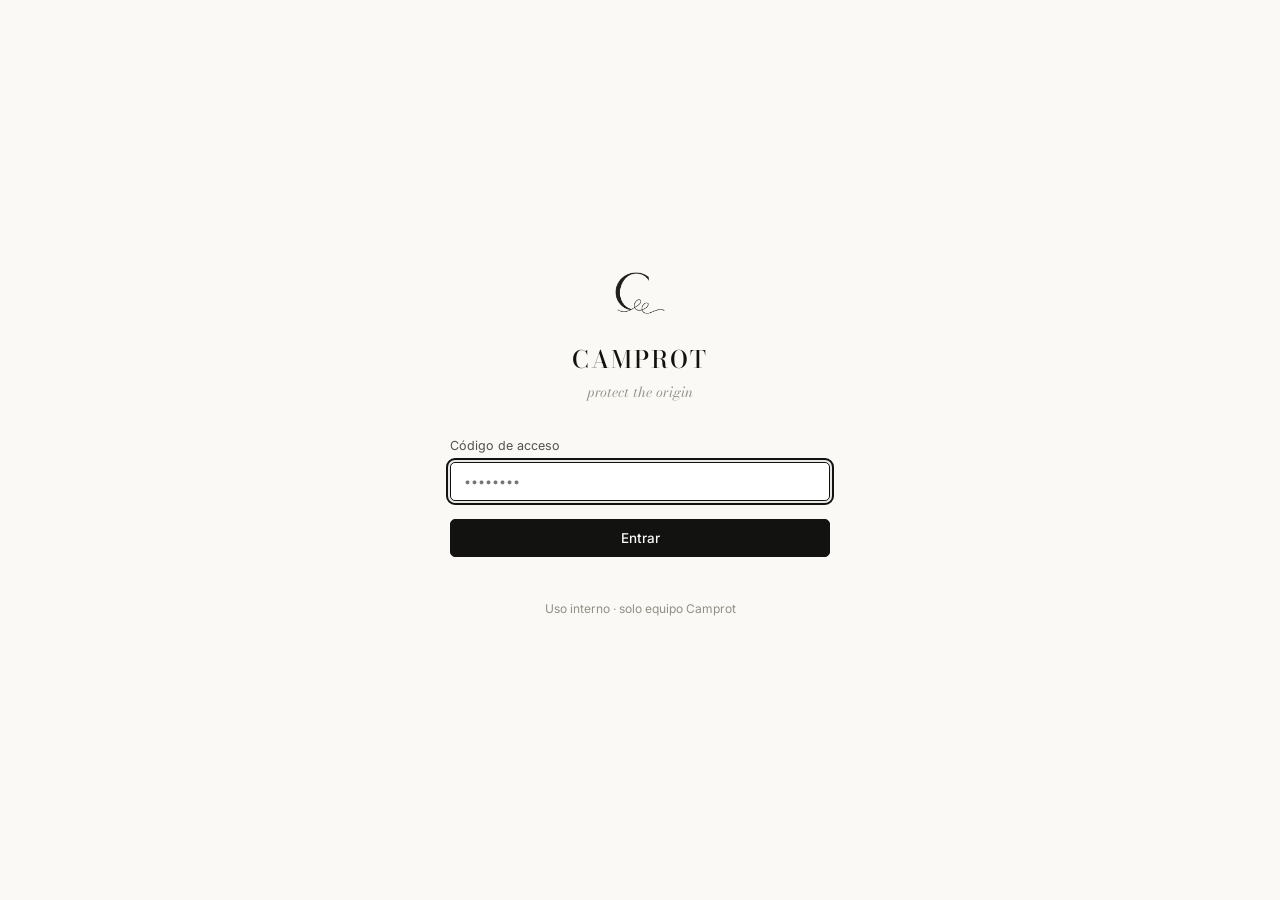
==== Interno/index.html @ c40f845d "Comparación de precios" ====
<!DOCTYPE html>
<html lang="es">
<head>
<meta charset="UTF-8">
<meta name="viewport" content="width=device-width, initial-scale=1.0">
<title>Camprot — Acceso</title>
<link rel="icon" href="assets/logo-mark.png">
<link rel="stylesheet" href="assets/style.css">
<script src="assets/config.js"></script>
</head>
<body>
  <div class="login-shell">
    <div class="login-card" id="loginCard">
      <img src="assets/logo-mark.png" alt="Camprot">
      <h1>CAMPROT</h1>
      <p class="tag">protect the origin</p>

      <form id="accessForm">
        <label>Código de acceso
          <input type="password" id="accessCode" autocomplete="off" required placeholder="••••••••" autofocus>
        </label>
        <button class="btn" type="submit" id="accessBtn">Entrar</button>
      </form>
      <p class="login-msg" id="loginMsg"></p>
      <p class="login-hint">Uso interno · solo equipo Camprot</p>
    </div>
  </div>

  <script type="module">
    import { initTheme, grantAccess, hasAccess } from "./assets/app.js";

    initTheme();

    const form = document.getElementById("accessForm");
    const msg = document.getElementById("loginMsg");
    const btn = document.getElementById("accessBtn");
    const card = document.getElementById("loginCard");

    // If already unlocked on this device, skip straight to the app.
    if (hasAccess()) window.location.href = "comparar.html";

    form.addEventListener("submit", (e) => {
      e.preventDefault();
      msg.textContent = "";
      const code = document.getElementById("accessCode").value.trim();

      if (grantAccess(code)) {
        window.location.href = "comparar.html";
      } else {
        msg.textContent = "Código incorrecto.";
        document.getElementById("accessCode").value = "";
        document.getElementById("accessCode").focus();

        // Quiet shake instead of a jarring flash.
        card.classList.remove("shake");
        void card.offsetWidth;
        card.classList.add("shake");
      }
    });
  </script>
</body>
</html>
---- Interno/assets/style.css ----
/* ============================================================
   CAMPROT — internal tools
   Type: Bodoni Moda (brand / headings) + Inter (interface)
   Palette: warm paper, near-black ink, hairline dividers,
   three muted functional colors for stock states only.
   Motion: subtle, single easing curve, no bounce — restrained
   and quiet rather than decorative.
   ============================================================ */

@import url("https://fonts.googleapis.com/css2?family=Bodoni+Moda:ital,opsz,wght@0,6..96,400;0,6..96,500;0,6..96,600;1,6..96,400&family=Inter:wght@400;500;600&display=swap");

:root{
  --paper:      #faf9f6;
  --paper-raised:#ffffff;
  --ink:        #121210;
  --ink-soft:   #52514a;
  --muted:      #928f84;
  --line:       #e6e2d8;
  --line-strong:#d7d2c4;
  --focus:      #121210;

  --ok-bg:      #eaf0e7;
  --ok-ink:     #3f6b46;
  --warn-bg:    #f6ecd9;
  --warn-ink:   #97701f;
  --danger-bg:  #f5e7e2;
  --danger-ink: #a34428;

  --radius-s: 5px;
  --radius-m: 8px;
  --shadow-menu: 0 10px 30px rgba(18,18,16,0.12);
  --shadow-soft: 0 6px 18px rgba(18,18,16,0.08);

  /* ---- Motion ----
     One easing curve everywhere (expo-out — quick start, gentle
     settle, no overshoot), three durations. Keeps every animation
     in the app feeling like the same hand drew it. */
  --ease: cubic-bezier(0.16, 1, 0.3, 1);
  --dur-fast: 140ms;
  --dur: 220ms;
  --dur-slow: 420ms;

  color-scheme: light;
}

html[data-theme="dark"]{
  --paper:      #0c0c0b;
  --paper-raised:#161614;
  --ink:        #f1efe8;
  --ink-soft:   #c7c3b7;
  --muted:      #837f73;
  --line:       #2a2a26;
  --line-strong:#38372f;
  --focus:      #f1efe8;

  --ok-bg:      #1c2a1f;
  --ok-ink:     #8fc79a;
  --warn-bg:    #2c2413;
  --warn-ink:   #dcaa53;
  --danger-bg:  #2c1a14;
  --danger-ink: #e0917a;

  color-scheme: dark;
}

/* Respect reduced-motion — everything above is decoration, none
   of it should be forced on people who've asked for less. */
@media (prefers-reduced-motion: reduce){
  *, *::before, *::after{
    animation-duration: 0.001ms !important;
    animation-iteration-count: 1 !important;
    transition-duration: 0.001ms !important;
    scroll-behavior: auto !important;
  }
}

*{ box-sizing: border-box; }
html,body{ height:100%; }
body{
  margin:0;
  background: var(--paper);
  color: var(--ink);
  font-family: "Inter", -apple-system, BlinkMacSystemFont, "Segoe UI", sans-serif;
  font-size: 14.5px;
  line-height: 1.5;
  -webkit-font-smoothing: antialiased;
  transition: background var(--dur-slow) var(--ease), color var(--dur-slow) var(--ease);
}

a{ color: inherit; text-decoration: none; }

::selection{ background: var(--ink); color: var(--paper); }

::-webkit-scrollbar{ width:10px; height:10px; }
::-webkit-scrollbar-thumb{ background: var(--line-strong); border-radius: 8px; }
::-webkit-scrollbar-track{ background: transparent; }

button, input, select, textarea{ font-family: inherit; font-size: inherit; color: inherit; }

:focus-visible{
  outline: 2px solid var(--focus);
  outline-offset: 2px;
  transition: outline-offset var(--dur-fast) var(--ease);
}

/* ---------------- Entrance keyframes ---------------- */

@keyframes pageIn{
  from{ opacity:0; transform: translateY(6px); }
  to{ opacity:1; transform: none; }
}
@keyframes cardIn{
  from{ opacity:0; transform: translateY(8px) scale(.99); }
  to{ opacity:1; transform: none; }
}
@keyframes rowIn{
  from{ opacity:0; transform: translateY(4px); }
  to{ opacity:1; transform: none; }
}

/* Applied once per page load — a quiet settle-in, not a slide show. */
main.page{ animation: pageIn var(--dur-slow) var(--ease) both; }

/* Applied via JS (see app.js `reveal()`) whenever a hidden panel
   is shown, so cards restart the animation each time they appear. */
.anim-in{ animation: cardIn var(--dur) var(--ease) both; }

/* Table rows fade up in a light stagger, driven by an inline
   animation-delay set from JS per row index. */
tbody tr.row-in{ animation: rowIn var(--dur) var(--ease) both; }

/* ---------------- Layout shell ---------------- */

.shell{ min-height: 100%; display:flex; flex-direction:column; }

.topnav{
  position: sticky; top:0; z-index: 40;
  display:flex; align-items:center; gap: 40px;
  padding: 14px 32px;
  background: color-mix(in srgb, var(--paper) 88%, transparent);
  backdrop-filter: saturate(160%) blur(10px);
  border-bottom: 1px solid var(--line);
  transition: background var(--dur-slow) var(--ease), border-color var(--dur-slow) var(--ease);
}

.brand{
  display:flex; align-items:center; gap:10px;
  margin-right: 8px;
}
.brand img{ height: 20px; width:auto; display:block; transition: filter var(--dur-slow) var(--ease); }
html[data-theme="dark"] .brand img{ filter: invert(1); }
.brand span{
  font-family: "Bodoni Moda", serif;
  font-weight: 500;
  letter-spacing: 0.18em;
  font-size: 15px;
}

.nav-links{ display:flex; align-items:center; gap: 4px; }
.nav-links a{
  padding: 7px 14px;
  border-radius: 999px;
  font-size: 13.5px;
  color: var(--ink-soft);
  transition: background var(--dur-fast) var(--ease), color var(--dur-fast) var(--ease);
  white-space: nowrap;
}
.nav-links a:hover{ color: var(--ink); }
.nav-links a.active{ background: var(--ink); color: var(--paper); }

.nav-spacer{ flex: 1; }

.nav-right{ display:flex; align-items:center; gap: 6px; }
.nav-email{
  font-size: 12.5px; color: var(--muted); margin-right: 8px;
  max-width: 220px; overflow:hidden; text-overflow: ellipsis; white-space:nowrap;
}

.icon-btn{
  display:flex; align-items:center; justify-content:center;
  width: 34px; height: 34px;
  border-radius: 50%;
  border: 1px solid var(--line);
  background: transparent;
  cursor: pointer;
  transition: border-color var(--dur-fast) var(--ease),
              background var(--dur-fast) var(--ease),
              transform var(--dur-fast) var(--ease);
}
.icon-btn:hover{ border-color: var(--line-strong); background: color-mix(in srgb, var(--ink) 5%, transparent); transform: scale(1.06); }
.icon-btn:active{ transform: scale(0.92); }
.icon-btn svg{ width:16px; height:16px; stroke: var(--ink-soft); transition: stroke var(--dur-fast) var(--ease), transform var(--dur) var(--ease); opacity: 1; transition-property: stroke, transform, opacity; }
#themeToggle:hover svg{ transform: rotate(14deg); }
#themeToggle{ overflow:hidden; }

.hamburger{ display:none; }

/* ---------------- Page shell ---------------- */

main.page{
  flex:1;
  width:100%;
  max-width: 1120px;
  margin: 0 auto;
  padding: 44px 32px 80px;
}

.page-head{
  display:flex; align-items:flex-end; justify-content:space-between;
  gap: 24px; margin-bottom: 28px; flex-wrap: wrap;
}
.page-head h1{
  font-family: "Bodoni Moda", serif;
  font-weight: 500;
  font-size: 30px;
  margin: 0 0 6px;
  letter-spacing: 0.01em;
}
.page-head p{
  margin:0; color: var(--muted); font-size: 14px; max-width: 46ch;
}

.btn{
  display:inline-flex; align-items:center; gap:8px;
  padding: 10px 18px;
  border-radius: var(--radius-s);
  border: 1px solid var(--ink);
  background: var(--ink);
  color: var(--paper);
  font-size: 13.5px; font-weight: 500;
  cursor:pointer;
  transition: opacity var(--dur-fast) var(--ease),
              transform var(--dur-fast) var(--ease),
              box-shadow var(--dur-fast) var(--ease),
              background var(--dur-fast) var(--ease);
}
.btn:hover{ opacity: .86; transform: translateY(-1px); box-shadow: var(--shadow-soft); }
.btn:active{ transform: translateY(0) scale(.98); box-shadow:none; opacity: 1; transition-duration: 70ms; }
.btn.secondary{
  background: transparent; color: var(--ink);
  border-color: var(--line-strong);
  box-shadow: none;
}
.btn.secondary:hover{ background: color-mix(in srgb, var(--ink) 5%, transparent); opacity:1; box-shadow:none; }
.btn.danger{ background: var(--danger-ink); border-color: var(--danger-ink); }
.btn[disabled]{ opacity:.45; cursor: not-allowed; transform:none; box-shadow:none; }

/* ---------------- Filters row ---------------- */

.filters{
  display:flex; gap: 12px; margin-bottom: 22px; flex-wrap: wrap;
}
.field{
  position: relative;
}
.field input[type="text"],
.field input[type="search"],
.field select,
.field input[type="number"],
.field input[type="email"],
.field input[type="password"]{
  appearance: none;
  border: 1px solid var(--line-strong);
  background: var(--paper-raised);
  color: var(--ink);
  border-radius: var(--radius-s);
  padding: 10px 14px;
  min-width: 220px;
  transition: border-color var(--dur-fast) var(--ease), box-shadow var(--dur-fast) var(--ease);
}
.field select{ min-width: 180px; }
.field input:focus, .field select:focus{
  border-color: var(--ink);
  box-shadow: 0 0 0 3px color-mix(in srgb, var(--ink) 8%, transparent);
}

/* ---------------- Table ---------------- */

.table-wrap{
  border: 1px solid var(--line);
  border-radius: var(--radius-m);
  overflow: hidden;
  background: var(--paper-raised);
  transition: border-color var(--dur-slow) var(--ease);
}
table{ width:100%; border-collapse: collapse; }
thead th{
  text-align:left;
  font-size: 11px;
  letter-spacing: 0.08em;
  color: var(--muted);
  font-weight: 600;
  padding: 13px 20px;
  border-bottom: 1px solid var(--line);
  background: color-mix(in srgb, var(--ink) 3%, var(--paper-raised));
}
tbody td{
  padding: 15px 20px;
  border-bottom: 1px solid var(--line);
  vertical-align: middle;
}
tbody tr:last-child td{ border-bottom: none; }
tbody tr{ transition: background var(--dur-fast) var(--ease); }
tbody tr:hover{ background: color-mix(in srgb, var(--ink) 3%, transparent); }

.prod-cell{ display:flex; align-items:center; gap:12px; }
.mono{
  width: 34px; height: 34px; flex: none;
  border-radius: var(--radius-s);
  border: 1px solid var(--line-strong);
  display:flex; align-items:center; justify-content:center;
  font-family: "Bodoni Moda", serif; font-size: 14px;
  color: var(--ink-soft);
}
.prod-name{ font-weight: 500; }
.prod-sku{ display:block; font-size: 12px; color: var(--muted); margin-top: 1px; }

.badge{
  display:inline-flex; align-items:center;
  padding: 4px 10px;
  border-radius: 999px;
  font-size: 12px; font-weight: 500;
  transition: background var(--dur-fast) var(--ease), color var(--dur-fast) var(--ease);
}
.badge.ok{ background: var(--ok-bg); color: var(--ok-ink); }
.badge.warn{ background: var(--warn-bg); color: var(--warn-ink); }
.badge.danger{ background: var(--danger-bg); color: var(--danger-ink); }

.price-cell b{ font-weight: 600; }
.price-cell span{ color: var(--muted); font-size: 12.5px; }

.row-action{ color: var(--muted); font-size: 13px; transition: color var(--dur-fast) var(--ease); }
.row-action:hover{ color: var(--ink); }

.empty-row td{
  padding: 60px 20px;
  text-align:center;
  color: var(--muted);
}
.empty-row .mark{
  width: 34px; opacity: .3; margin: 0 auto 14px;
  display:block;
}

/* ---------------- Cards (comparar) ---------------- */

.card{
  border: 1px solid var(--line);
  border-radius: var(--radius-m);
  background: var(--paper-raised);
  padding: 22px;
  transition: border-color var(--dur-slow) var(--ease);
}

.compare-list{ display:flex; flex-direction:column; gap:10px; margin-top: 18px; }
.compare-row{
  display:flex; align-items:center; justify-content:space-between;
  border: 1px solid var(--line);
  border-radius: var(--radius-m);
  padding: 15px 18px;
  background: var(--paper-raised);
  transition: border-color var(--dur) var(--ease), transform var(--dur) var(--ease), box-shadow var(--dur) var(--ease);
}
.compare-row:hover{ transform: translateY(-1px); box-shadow: var(--shadow-soft); }
.compare-row.best{ border-color: var(--ok-ink); }
.compare-row .supplier{ display:flex; flex-direction:column; gap:2px; }
.compare-row .supplier b{ font-weight: 500; }
.compare-row .supplier small{ color: var(--muted); }
.compare-row .price{ font-size: 17px; font-weight: 600; display:flex; align-items:center; gap:10px; }
.compare-row .tag{
  font-size: 11px; letter-spacing: .04em; font-weight:600;
  color: var(--ok-ink); background: var(--ok-bg);
  padding: 3px 9px; border-radius: 999px;
}

/* ---------------- Forms / modal ---------------- */

.modal-backdrop{
  position: fixed; inset:0; background: rgba(10,10,8,0.42);
  display:flex; align-items:center; justify-content:center;
  padding: 24px; z-index: 100;
  opacity:0; pointer-events:none;
  transition: opacity var(--dur) var(--ease), backdrop-filter var(--dur) var(--ease);
}
.modal-backdrop.open{ opacity:1; pointer-events:auto; }

.modal{
  width: 100%; max-width: 480px;
  background: var(--paper-raised);
  border: 1px solid var(--line);
  border-radius: var(--radius-m);
  padding: 26px;
  box-shadow: var(--shadow-menu);
  transform: translateY(6px) scale(.98);
  transition: transform var(--dur) var(--ease);
}
.modal-backdrop.open .modal{ transform: translateY(0) scale(1); }

.modal h2{
  font-family: "Bodoni Moda", serif; font-weight:500; font-size:20px; margin: 0 0 18px;
}

.form-grid{ display:flex; flex-direction:column; gap: 14px; }
.form-grid label{
  display:flex; flex-direction: column; gap: 6px;
  font-size: 12.5px; color: var(--ink-soft);
}
.form-grid label input, .form-grid label select{
  border: 1px solid var(--line-strong);
  border-radius: var(--radius-s);
  padding: 10px 12px;
  background: var(--paper);
  color: var(--ink);
  transition: border-color var(--dur-fast) var(--ease), box-shadow var(--dur-fast) var(--ease);
}
.form-grid label input:focus, .form-grid label select:focus{
  border-color: var(--ink);
  box-shadow: 0 0 0 3px color-mix(in srgb, var(--ink) 8%, transparent);
}
.form-row{ display:flex; gap: 12px; }
.form-row > label{ flex:1; }
.modal-actions{ display:flex; justify-content:flex-end; gap:10px; margin-top: 22px; }

/* ---------------- Material groups (comparar) ---------------- */

.material-group h2{
  font-family: "Bodoni Moda", serif;
  font-weight: 500;
  font-size: 16.5px;
  margin: 0 0 14px;
  letter-spacing: 0.01em;
  display:flex; align-items:baseline; gap:10px;
}
.material-group h2 .count{
  font-family: "Inter", sans-serif;
  font-size: 12px; font-weight: 500;
  color: var(--muted); letter-spacing: 0;
}
.compare-row .price .unit{
  font-size: 12px; font-weight: 400; color: var(--muted); margin-left: 1px;
}
button.row-action{
  background:none; border:none; padding:2px 4px; margin-left: 4px;
  font-size: 13px; cursor:pointer; line-height:1;
}

/* ---------------- Toast ---------------- */

.toast{
  position: fixed; bottom: 24px; left: 50%; transform: translateX(-50%) translateY(8px) scale(.98);
  background: var(--ink); color: var(--paper);
  padding: 12px 20px; border-radius: var(--radius-s);
  font-size: 13.5px;
  opacity:0; pointer-events:none;
  transition: opacity var(--dur) var(--ease), transform var(--dur) var(--ease), background var(--dur-fast) var(--ease);
  z-index: 200;
  box-shadow: var(--shadow-menu);
}
.toast.show{ opacity:1; transform: translateX(-50%) translateY(0) scale(1); }
.toast.error{ background: var(--danger-ink); }

/* ---------------- Login page ---------------- */

.login-shell{
  min-height:100%; display:flex; align-items:center; justify-content:center;
  padding: 24px;
}
.login-card{ width:100%; max-width: 380px; text-align:center; animation: cardIn var(--dur-slow) var(--ease) both; }
.login-card img{ height: 44px; margin-bottom: 22px; transition: filter var(--dur-slow) var(--ease); }
html[data-theme="dark"] .login-card img{ filter: invert(1); }
.login-card h1{
  font-family:"Bodoni Moda", serif; font-weight:500; font-size:24px; letter-spacing:.08em; margin: 0 0 4px;
}
.login-card .tag{ font-family:"Bodoni Moda", serif; font-style:italic; color: var(--muted); font-size:14px; margin: 0 0 34px; }
.login-card form{ display:flex; flex-direction:column; gap:12px; text-align:left; }
.login-card label{ font-size:12.5px; color: var(--ink-soft); display:flex; flex-direction:column; gap:6px; }
.login-card input{
  border:1px solid var(--line-strong); border-radius: var(--radius-s);
  padding: 11px 13px; background: var(--paper-raised); color: var(--ink);
  transition: border-color var(--dur-fast) var(--ease), box-shadow var(--dur-fast) var(--ease);
}
.login-card input:focus{ border-color: var(--ink); box-shadow: 0 0 0 3px color-mix(in srgb, var(--ink) 8%, transparent); }
.login-card .btn{ justify-content:center; margin-top: 6px; }
.login-msg{ font-size: 12.5px; margin-top: 14px; min-height: 16px; color: var(--danger-ink); transition: opacity var(--dur-fast) var(--ease); }
.login-hint{ font-size: 12px; color: var(--muted); margin-top: 4px; }

/* Gentle shake on a wrong access code — reinforces the error
   without a jarring color flash. */
@keyframes shakeX{
  10%, 90% { transform: translateX(-1px); }
  20%, 80% { transform: translateX(2px); }
  30%, 50%, 70% { transform: translateX(-4px); }
  40%, 60% { transform: translateX(4px); }
}
.login-card.shake{ animation: shakeX 420ms var(--ease); }

/* ---------------- Utility ---------------- */

.hidden{ display:none !important; }
.loading-row{ text-align:center; color:var(--muted); padding: 50px 0; }
.mt-0{ margin-top:0; }

@media (max-width: 760px){
  .topnav{ padding: 12px 18px; gap: 16px; }
  .nav-links{
    position: fixed; top: 58px; left:0; right:0;
    flex-direction: column; align-items:stretch;
    background: var(--paper); border-bottom: 1px solid var(--line);
    padding: 8px 18px 16px;
    display:none;
  }
  .nav-links.open{ display:flex; animation: cardIn var(--dur) var(--ease) both; }
  .nav-links a{ padding: 12px 10px; border-radius: var(--radius-s); }
  .nav-links a.active{ border-radius: var(--radius-s); }
  .hamburger{ display:flex; }
  main.page{ padding: 30px 18px 60px; }
  .page-head{ align-items:flex-start; }
  .field input, .field select{ min-width: 0; width: 100%; }
  .filters{ flex-direction:column; }
  thead{ display:none; }
  table, tbody, tr, td{ display:block; width:100%; }
  tbody tr{ border-bottom: 1px solid var(--line); padding: 14px 20px; }
  tbody td{ border:none; padding: 4px 0; }
  .compare-row{ flex-direction:column; align-items:flex-start; gap:10px; }
  .compare-row:hover{ transform:none; }
}
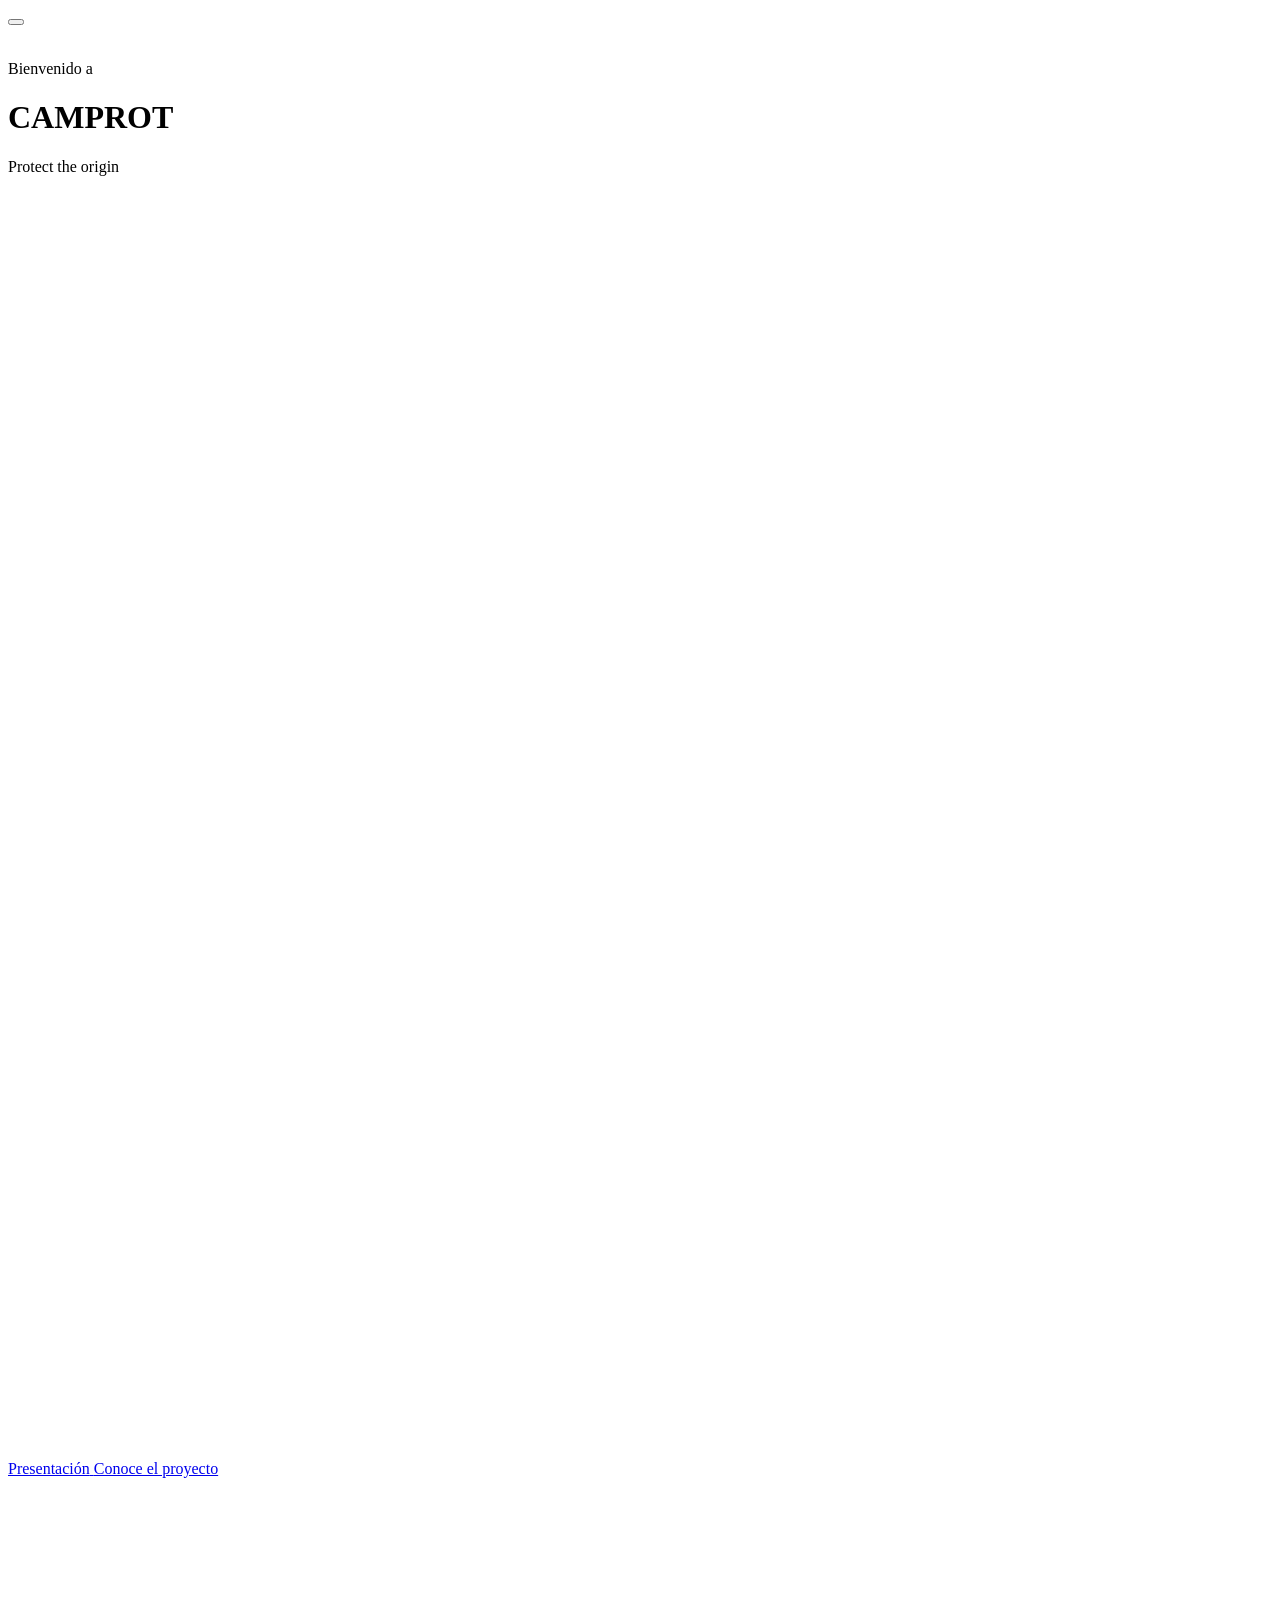
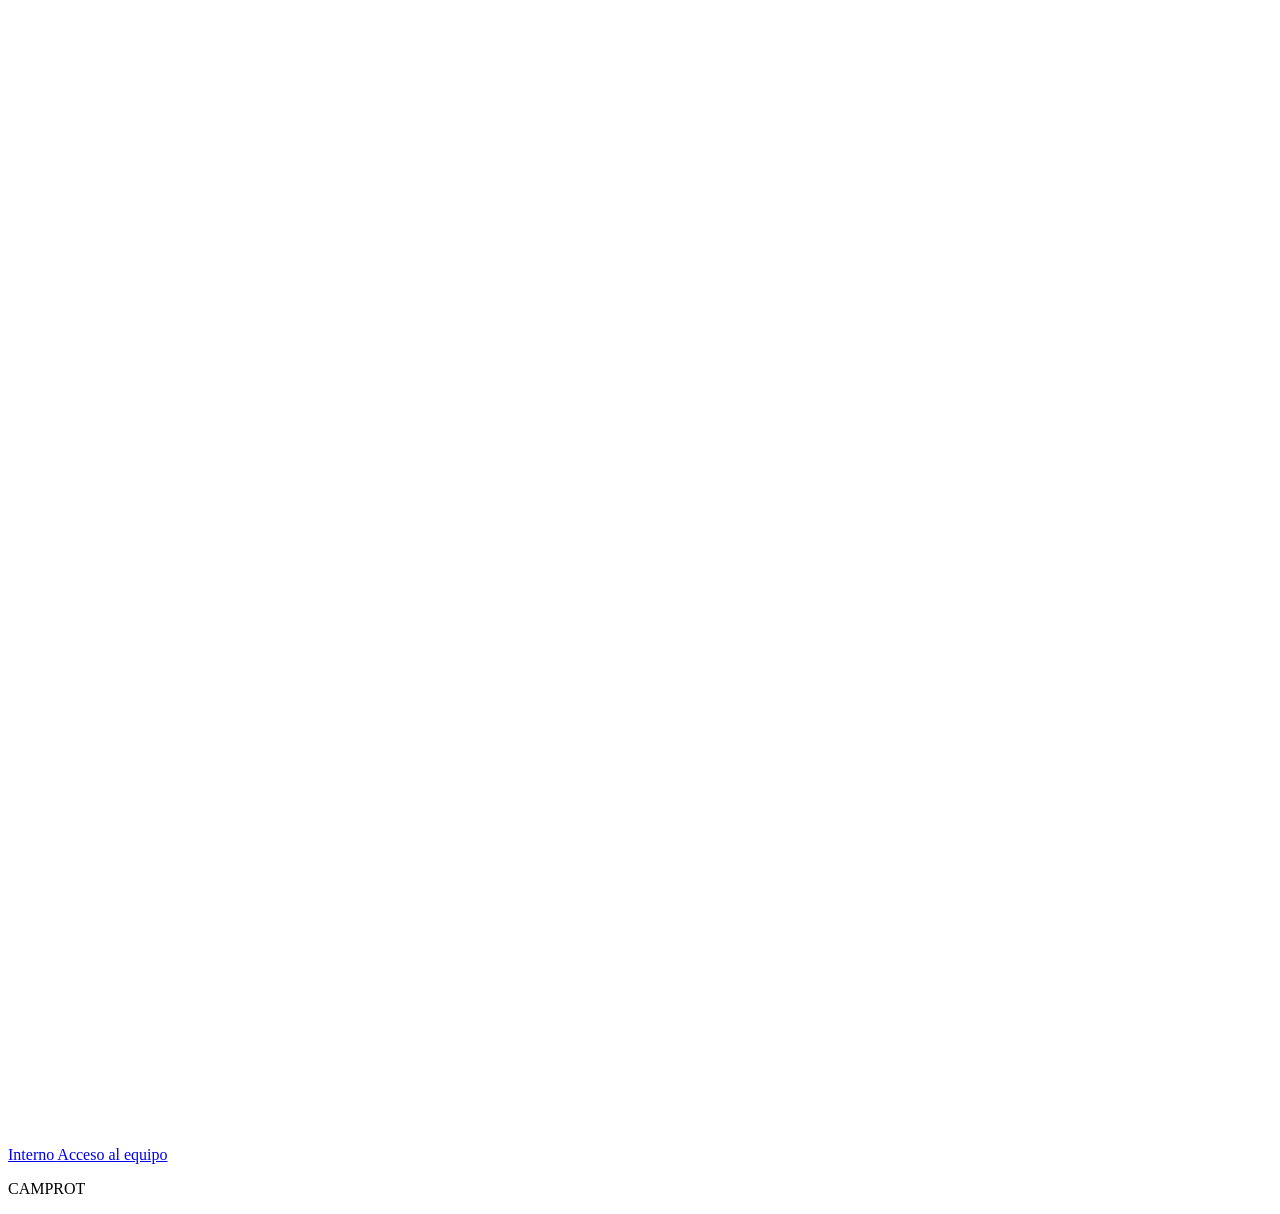
==== commit 73d0a946: "Arreglo de pantalla en telefono" ====
--- a/Interno/index.html
+++ b/Interno/index.html
@@ -3,60 +3,51 @@
 <head>
 <meta charset="UTF-8">
 <meta name="viewport" content="width=device-width, initial-scale=1.0">
-<title>Camprot — Acceso</title>
-<link rel="icon" href="assets/logo-mark.png">
-<link rel="stylesheet" href="assets/style.css">
-<script src="assets/config.js"></script>
+<title>CAMPROT — Protect the Origin</title>
+<link rel="icon" href="Interno/assets/logo-mark.png">
+<link rel="stylesheet" href="styles.css">
+<script>
+  // Set the theme before first paint to avoid a light/dark flash.
+  (function(){
+    var saved = localStorage.getItem("camprot-theme");
+    var dark = window.matchMedia("(prefers-color-scheme: dark)").matches;
+    document.documentElement.setAttribute("data-theme", saved || (dark ? "dark" : "light"));
+  })();
+</script>
 </head>
 <body>
-  <div class="login-shell">
-    <div class="login-card" id="loginCard">
-      <img src="assets/logo-mark.png" alt="Camprot">
-      <h1>CAMPROT</h1>
-      <p class="tag">protect the origin</p>
 
-      <form id="accessForm">
-        <label>Código de acceso
-          <input type="password" id="accessCode" autocomplete="off" required placeholder="••••••••" autofocus>
-        </label>
-        <button class="btn" type="submit" id="accessBtn">Entrar</button>
-      </form>
-      <p class="login-msg" id="loginMsg"></p>
-      <p class="login-hint">Uso interno · solo equipo Camprot</p>
-    </div>
+  <div class="theme-corner">
+    <button class="icon-btn" id="themeToggle" aria-label="Cambiar tema"></button>
   </div>
 
-  <script type="module">
-    import { initTheme, grantAccess, hasAccess } from "./assets/app.js";
+  <main class="hero">
+    <img class="hero-mark" src="Interno/assets/logo-mark.png" alt="">
+    <p class="hero-eyebrow">Bienvenido a</p>
+    <h1>CAMPROT</h1>
+    <p class="hero-tagline">Protect the origin</p>
 
-    initTheme();
+    <div class="hero-actions">
+      <a class="gate-btn primary" href="Presentation/index.html">
+        <span class="icon">
+          <svg viewBox="0 0 24 24" fill="none" stroke-width="1.6" stroke-linecap="round" stroke-linejoin="round"><path d="M4 4h16v12H4z"/><path d="M8 20h8M12 16v4"/></svg>
+        </span>
+        <span class="label">Presentación</span>
+        <span class="desc">Conoce el proyecto</span>
+      </a>
 
-    const form = document.getElementById("accessForm");
-    const msg = document.getElementById("loginMsg");
-    const btn = document.getElementById("accessBtn");
-    const card = document.getElementById("loginCard");
+      <a class="gate-btn" href="Interno/index.html">
+        <span class="icon">
+          <svg viewBox="0 0 24 24" fill="none" stroke-width="1.6" stroke-linecap="round" stroke-linejoin="round"><rect x="4" y="10" width="16" height="10" rx="1.5"/><path d="M8 10V7a4 4 0 0 1 8 0v3"/></svg>
+        </span>
+        <span class="label">Interno</span>
+        <span class="desc">Acceso al equipo</span>
+      </a>
+    </div>
 
-    // If already unlocked on this device, skip straight to the app.
-    if (hasAccess()) window.location.href = "comparar.html";
+    <p class="hero-footer">CAMPROT</p>
+  </main>
 
-    form.addEventListener("submit", (e) => {
-      e.preventDefault();
-      msg.textContent = "";
-      const code = document.getElementById("accessCode").value.trim();
-
-      if (grantAccess(code)) {
-        window.location.href = "comparar.html";
-      } else {
-        msg.textContent = "Código incorrecto.";
-        document.getElementById("accessCode").value = "";
-        document.getElementById("accessCode").focus();
-
-        // Quiet shake instead of a jarring flash.
-        card.classList.remove("shake");
-        void card.offsetWidth;
-        card.classList.add("shake");
-      }
-    });
-  </script>
+<script src="scripts.js"></script>
 </body>
 </html>
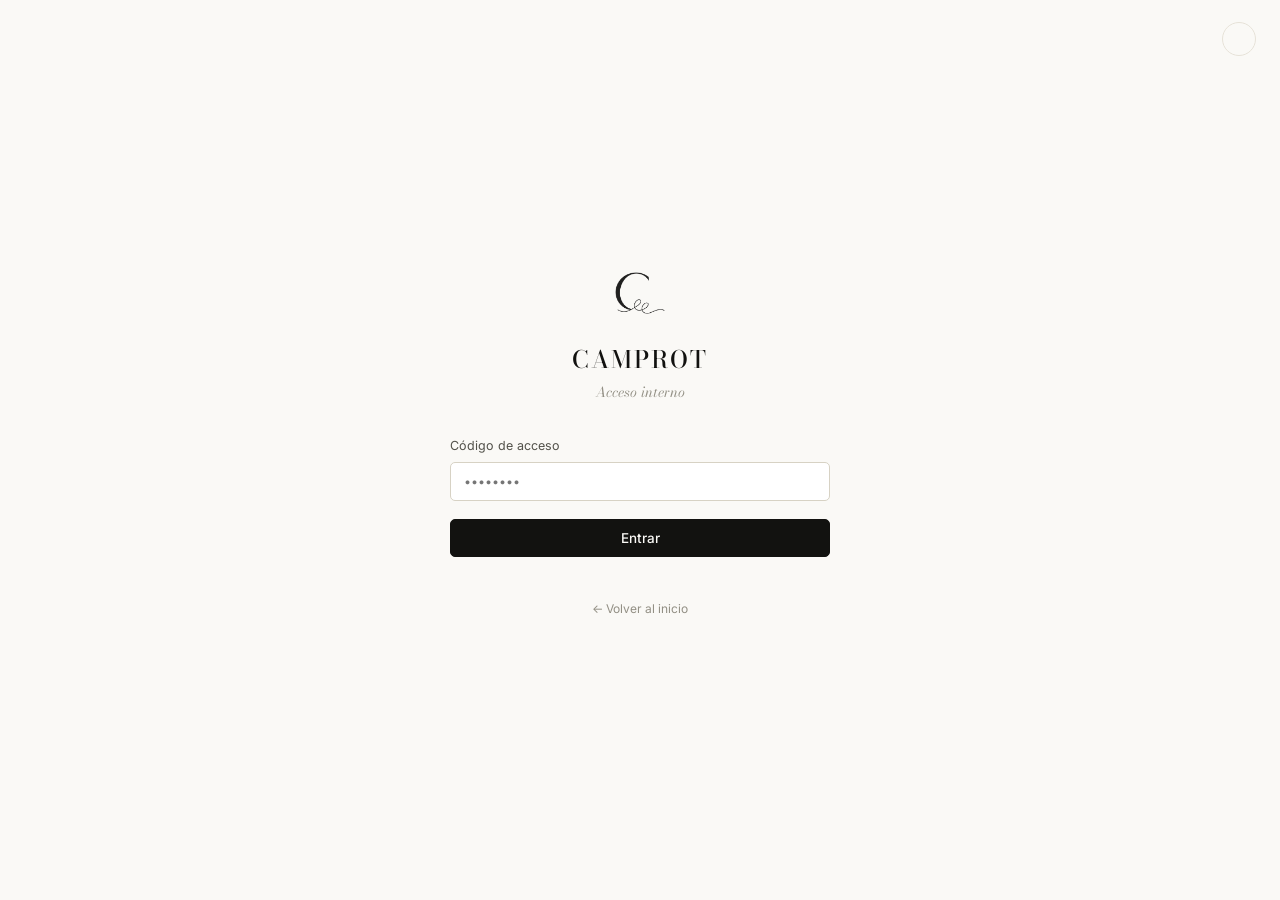
==== commit 9a652c41: "Arreglo de pantalla en telefono" ====
--- a/Interno/index.html
+++ b/Interno/index.html
@@ -3,9 +3,10 @@
 <head>
 <meta charset="UTF-8">
 <meta name="viewport" content="width=device-width, initial-scale=1.0">
-<title>CAMPROT — Protect the Origin</title>
-<link rel="icon" href="Interno/assets/logo-mark.png">
-<link rel="stylesheet" href="styles.css">
+<title>Acceso interno — CAMPROT</title>
+<link rel="icon" href="assets/logo-mark.png">
+<link rel="stylesheet" href="assets/style.css">
+<script src="assets/config.js"></script>
 <script>
   // Set the theme before first paint to avoid a light/dark flash.
   (function(){
@@ -21,33 +22,50 @@
     <button class="icon-btn" id="themeToggle" aria-label="Cambiar tema"></button>
   </div>
 
-  <main class="hero">
-    <img class="hero-mark" src="Interno/assets/logo-mark.png" alt="">
-    <p class="hero-eyebrow">Bienvenido a</p>
-    <h1>CAMPROT</h1>
-    <p class="hero-tagline">Protect the origin</p>
+  <div class="login-shell">
+    <div class="login-card" id="loginCard">
+      <img src="assets/logo-mark.png" alt="Camprot">
+      <h1>CAMPROT</h1>
+      <p class="tag">Acceso interno</p>
 
-    <div class="hero-actions">
-      <a class="gate-btn primary" href="Presentation/index.html">
-        <span class="icon">
-          <svg viewBox="0 0 24 24" fill="none" stroke-width="1.6" stroke-linecap="round" stroke-linejoin="round"><path d="M4 4h16v12H4z"/><path d="M8 20h8M12 16v4"/></svg>
-        </span>
-        <span class="label">Presentación</span>
-        <span class="desc">Conoce el proyecto</span>
-      </a>
+      <form id="accessForm">
+        <label>Código de acceso
+          <input type="password" id="accessCode" autocomplete="off" placeholder="••••••••" required>
+        </label>
+        <button type="submit" class="btn">Entrar</button>
+      </form>
 
-      <a class="gate-btn" href="Interno/index.html">
-        <span class="icon">
-          <svg viewBox="0 0 24 24" fill="none" stroke-width="1.6" stroke-linecap="round" stroke-linejoin="round"><rect x="4" y="10" width="16" height="10" rx="1.5"/><path d="M8 10V7a4 4 0 0 1 8 0v3"/></svg>
-        </span>
-        <span class="label">Interno</span>
-        <span class="desc">Acceso al equipo</span>
-      </a>
+      <p class="login-msg" id="loginMsg"></p>
+      <p class="login-hint"><a href="../index.html">← Volver al inicio</a></p>
     </div>
+  </div>
 
-    <p class="hero-footer">CAMPROT</p>
-  </main>
+<script type="module">
+  import { initTheme, hasAccess, grantAccess } from "./assets/app.js";
 
-<script src="scripts.js"></script>
+  initTheme();
+  if (hasAccess()) window.location.href = "comparar.html";
+
+  const form = document.getElementById("accessForm");
+  const card = document.getElementById("loginCard");
+  const msg = document.getElementById("loginMsg");
+  const input = document.getElementById("accessCode");
+
+  form.addEventListener("submit", (e) => {
+    e.preventDefault();
+    const code = input.value.trim();
+
+    if (grantAccess(code)) {
+      window.location.href = "comparar.html";
+      return;
+    }
+
+    msg.textContent = "Código incorrecto. Inténtalo de nuevo.";
+    card.classList.remove("shake");
+    void card.offsetWidth; // reflow to restart the animation
+    card.classList.add("shake");
+    input.select();
+  });
+</script>
 </body>
 </html>
--- a/Interno/assets/style.css
+++ b/Interno/assets/style.css
@@ -0,0 +1,596 @@
+/* ============================================================
+   CAMPROT — internal tools
+   Type: Bodoni Moda (brand / headings) + Inter (interface)
+   Palette: warm paper, near-black ink, hairline dividers,
+   three muted functional colors for stock states only.
+   Motion: subtle, single easing curve, no bounce — restrained
+   and quiet rather than decorative.
+   ============================================================ */
+
+@import url("https://fonts.googleapis.com/css2?family=Bodoni+Moda:ital,opsz,wght@0,6..96,400;0,6..96,500;0,6..96,600;1,6..96,400&family=Inter:wght@400;500;600&display=swap");
+
+:root{
+  --paper:      #faf9f6;
+  --paper-raised:#ffffff;
+  --ink:        #121210;
+  --ink-soft:   #52514a;
+  --muted:      #928f84;
+  --line:       #e6e2d8;
+  --line-strong:#d7d2c4;
+  --focus:      #121210;
+
+  --ok-bg:      #eaf0e7;
+  --ok-ink:     #3f6b46;
+  --warn-bg:    #f6ecd9;
+  --warn-ink:   #97701f;
+  --danger-bg:  #f5e7e2;
+  --danger-ink: #a34428;
+
+  --radius-s: 5px;
+  --radius-m: 8px;
+  --shadow-menu: 0 10px 30px rgba(18,18,16,0.12);
+  --shadow-soft: 0 6px 18px rgba(18,18,16,0.08);
+
+  /* ---- Motion ----
+     One easing curve everywhere (expo-out — quick start, gentle
+     settle, no overshoot), three durations. Keeps every animation
+     in the app feeling like the same hand drew it. */
+  --ease: cubic-bezier(0.16, 1, 0.3, 1);
+  --dur-fast: 140ms;
+  --dur: 220ms;
+  --dur-slow: 420ms;
+
+  color-scheme: light;
+}
+
+html[data-theme="dark"]{
+  --paper:      #0c0c0b;
+  --paper-raised:#161614;
+  --ink:        #f1efe8;
+  --ink-soft:   #c7c3b7;
+  --muted:      #837f73;
+  --line:       #2a2a26;
+  --line-strong:#38372f;
+  --focus:      #f1efe8;
+
+  --ok-bg:      #1c2a1f;
+  --ok-ink:     #8fc79a;
+  --warn-bg:    #2c2413;
+  --warn-ink:   #dcaa53;
+  --danger-bg:  #2c1a14;
+  --danger-ink: #e0917a;
+
+  color-scheme: dark;
+}
+
+/* Respect reduced-motion — everything above is decoration, none
+   of it should be forced on people who've asked for less. */
+@media (prefers-reduced-motion: reduce){
+  *, *::before, *::after{
+    animation-duration: 0.001ms !important;
+    animation-iteration-count: 1 !important;
+    transition-duration: 0.001ms !important;
+    scroll-behavior: auto !important;
+  }
+}
+
+*{ box-sizing: border-box; }
+html,body{ height:100%; overflow-x: hidden; }
+body{
+  margin:0;
+  background: var(--paper);
+  color: var(--ink);
+  font-family: "Inter", -apple-system, BlinkMacSystemFont, "Segoe UI", sans-serif;
+  font-size: 14.5px;
+  line-height: 1.5;
+  -webkit-font-smoothing: antialiased;
+  transition: background var(--dur-slow) var(--ease), color var(--dur-slow) var(--ease);
+}
+
+a{ color: inherit; text-decoration: none; }
+
+::selection{ background: var(--ink); color: var(--paper); }
+
+::-webkit-scrollbar{ width:10px; height:10px; }
+::-webkit-scrollbar-thumb{ background: var(--line-strong); border-radius: 8px; }
+::-webkit-scrollbar-track{ background: transparent; }
+
+button, input, select, textarea{ font-family: inherit; font-size: inherit; color: inherit; }
+
+:focus-visible{
+  outline: 2px solid var(--focus);
+  outline-offset: 2px;
+  transition: outline-offset var(--dur-fast) var(--ease);
+}
+
+/* ---------------- Entrance keyframes ---------------- */
+
+@keyframes pageIn{
+  from{ opacity:0; transform: translateY(6px); }
+  to{ opacity:1; transform: none; }
+}
+@keyframes cardIn{
+  from{ opacity:0; transform: translateY(8px) scale(.99); }
+  to{ opacity:1; transform: none; }
+}
+@keyframes rowIn{
+  from{ opacity:0; transform: translateY(4px); }
+  to{ opacity:1; transform: none; }
+}
+
+/* Applied once per page load — a quiet settle-in, not a slide show. */
+main.page{ animation: pageIn var(--dur-slow) var(--ease) both; }
+
+/* Applied via JS (see app.js `reveal()`) whenever a hidden panel
+   is shown, so cards restart the animation each time they appear. */
+.anim-in{ animation: cardIn var(--dur) var(--ease) both; }
+
+/* Table rows fade up in a light stagger, driven by an inline
+   animation-delay set from JS per row index. */
+tbody tr.row-in{ animation: rowIn var(--dur) var(--ease) both; }
+
+/* ---------------- Layout shell ---------------- */
+
+.shell{ min-height: 100%; display:flex; flex-direction:column; }
+
+.topnav{
+  position: sticky; top:0; z-index: 40;
+  display:flex; align-items:center; gap: 40px;
+  padding: 14px 32px;
+  background: color-mix(in srgb, var(--paper) 88%, transparent);
+  backdrop-filter: saturate(160%) blur(10px);
+  border-bottom: 1px solid var(--line);
+  transition: background var(--dur-slow) var(--ease), border-color var(--dur-slow) var(--ease);
+}
+
+.brand{
+  display:flex; align-items:center; gap:10px;
+  margin-right: 8px;
+}
+.brand img{ height: 20px; width:auto; display:block; transition: filter var(--dur-slow) var(--ease); }
+html[data-theme="dark"] .brand img{ filter: invert(1); }
+.brand span{
+  font-family: "Bodoni Moda", serif;
+  font-weight: 500;
+  letter-spacing: 0.18em;
+  font-size: 15px;
+}
+
+.nav-links{ display:flex; align-items:center; gap: 4px; }
+.nav-links a{
+  padding: 7px 14px;
+  border-radius: 999px;
+  font-size: 13.5px;
+  color: var(--ink-soft);
+  transition: background var(--dur-fast) var(--ease), color var(--dur-fast) var(--ease);
+  white-space: nowrap;
+}
+.nav-links a:hover{ color: var(--ink); }
+.nav-links a.active{ background: var(--ink); color: var(--paper); }
+
+.nav-spacer{ flex: 1; }
+
+.nav-right{ display:flex; align-items:center; gap: 6px; }
+.nav-email{
+  font-size: 12.5px; color: var(--muted); margin-right: 8px;
+  max-width: 220px; overflow:hidden; text-overflow: ellipsis; white-space:nowrap;
+}
+
+.icon-btn{
+  display:flex; align-items:center; justify-content:center;
+  width: 34px; height: 34px;
+  border-radius: 50%;
+  border: 1px solid var(--line);
+  background: transparent;
+  cursor: pointer;
+  transition: border-color var(--dur-fast) var(--ease),
+              background var(--dur-fast) var(--ease),
+              transform var(--dur-fast) var(--ease);
+}
+.icon-btn:hover{ border-color: var(--line-strong); background: color-mix(in srgb, var(--ink) 5%, transparent); transform: scale(1.06); }
+.icon-btn:active{ transform: scale(0.92); }
+.icon-btn svg{ width:16px; height:16px; stroke: var(--ink-soft); transition: stroke var(--dur-fast) var(--ease), transform var(--dur) var(--ease); opacity: 1; transition-property: stroke, transform, opacity; }
+#themeToggle:hover svg{ transform: rotate(14deg); }
+#themeToggle{ overflow:hidden; }
+
+.hamburger{ display:none; }
+
+/* ---------------- Page shell ---------------- */
+
+main.page{
+  flex:1;
+  width:100%;
+  max-width: 1120px;
+  margin: 0 auto;
+  padding: 44px 32px 80px;
+}
+
+.page-head{
+  display:flex; align-items:flex-end; justify-content:space-between;
+  gap: 24px; margin-bottom: 28px; flex-wrap: wrap;
+}
+.page-head h1{
+  font-family: "Bodoni Moda", serif;
+  font-weight: 500;
+  font-size: 30px;
+  margin: 0 0 6px;
+  letter-spacing: 0.01em;
+}
+.page-head p{
+  margin:0; color: var(--muted); font-size: 14px; max-width: 46ch;
+}
+
+.btn{
+  display:inline-flex; align-items:center; gap:8px;
+  padding: 10px 18px;
+  border-radius: var(--radius-s);
+  border: 1px solid var(--ink);
+  background: var(--ink);
+  color: var(--paper);
+  font-size: 13.5px; font-weight: 500;
+  cursor:pointer;
+  transition: opacity var(--dur-fast) var(--ease),
+              transform var(--dur-fast) var(--ease),
+              box-shadow var(--dur-fast) var(--ease),
+              background var(--dur-fast) var(--ease);
+}
+.btn:hover{ opacity: .86; transform: translateY(-1px); box-shadow: var(--shadow-soft); }
+.btn:active{ transform: translateY(0) scale(.98); box-shadow:none; opacity: 1; transition-duration: 70ms; }
+.btn.secondary{
+  background: transparent; color: var(--ink);
+  border-color: var(--line-strong);
+  box-shadow: none;
+}
+.btn.secondary:hover{ background: color-mix(in srgb, var(--ink) 5%, transparent); opacity:1; box-shadow:none; }
+.btn.danger{ background: var(--danger-ink); border-color: var(--danger-ink); }
+.btn[disabled]{ opacity:.45; cursor: not-allowed; transform:none; box-shadow:none; }
+
+/* ---------------- Filters row ----------------
+   A CSS grid (not flex-wrap) so every control lines up on an even
+   set of columns instead of wrapping raggedly at in-between widths. */
+
+.filters{
+  display:grid;
+  grid-template-columns: minmax(200px,1.6fr) minmax(160px,1fr) minmax(190px,1fr) auto auto;
+  gap: 12px;
+  margin-bottom: 22px;
+  align-items: center;
+}
+.field{
+  position: relative;
+  min-width: 0;
+}
+.field input[type="text"],
+.field input[type="search"],
+.field select,
+.field input[type="number"],
+.field input[type="email"],
+.field input[type="password"]{
+  appearance: none;
+  border: 1px solid var(--line-strong);
+  background: var(--paper-raised);
+  color: var(--ink);
+  border-radius: var(--radius-s);
+  padding: 10px 14px;
+  width: 100%;
+  min-width: 0;
+  transition: border-color var(--dur-fast) var(--ease), box-shadow var(--dur-fast) var(--ease);
+}
+.field-grow{ min-width: 0; }
+.field-pair{ display:flex; gap:12px; min-width: 0; }
+.field-price{ width: 130px; }
+.field-price input{ width: 100%; min-width: 0; }
+.field input:focus, .field select:focus{
+  border-color: var(--ink);
+  box-shadow: 0 0 0 3px color-mix(in srgb, var(--ink) 8%, transparent);
+}
+
+/* Tablet: two even columns instead of five cramped ones. */
+@media (min-width: 761px) and (max-width: 1024px){
+  .filters{ grid-template-columns: repeat(2, 1fr); }
+  .field-grow{ grid-column: 1 / -1; }
+  .field-pair{ grid-column: 1 / -1; }
+  .field-pair .field-price{ flex: 1; width: auto; }
+  .filters .btn{ grid-column: 1 / -1; justify-content:center; }
+}
+
+/* ---------------- Table ---------------- */
+
+.table-wrap{
+  border: 1px solid var(--line);
+  border-radius: var(--radius-m);
+  overflow: hidden;
+  background: var(--paper-raised);
+  transition: border-color var(--dur-slow) var(--ease);
+}
+table{ width:100%; border-collapse: collapse; }
+thead th{
+  text-align:left;
+  font-size: 11px;
+  letter-spacing: 0.08em;
+  color: var(--muted);
+  font-weight: 600;
+  padding: 13px 20px;
+  border-bottom: 1px solid var(--line);
+  background: color-mix(in srgb, var(--ink) 3%, var(--paper-raised));
+}
+tbody td{
+  padding: 15px 20px;
+  border-bottom: 1px solid var(--line);
+  vertical-align: middle;
+}
+tbody tr:last-child td{ border-bottom: none; }
+tbody tr{ transition: background var(--dur-fast) var(--ease); }
+tbody tr:hover{ background: color-mix(in srgb, var(--ink) 3%, transparent); }
+
+.prod-cell{ display:flex; align-items:center; gap:12px; }
+.mono{
+  width: 34px; height: 34px; flex: none;
+  border-radius: var(--radius-s);
+  border: 1px solid var(--line-strong);
+  display:flex; align-items:center; justify-content:center;
+  font-family: "Bodoni Moda", serif; font-size: 14px;
+  color: var(--ink-soft);
+}
+.prod-name{ font-weight: 500; }
+.prod-sku{ display:block; font-size: 12px; color: var(--muted); margin-top: 1px; }
+
+.badge{
+  display:inline-flex; align-items:center;
+  padding: 4px 10px;
+  border-radius: 999px;
+  font-size: 12px; font-weight: 500;
+  transition: background var(--dur-fast) var(--ease), color var(--dur-fast) var(--ease);
+}
+.badge.ok{ background: var(--ok-bg); color: var(--ok-ink); }
+.badge.warn{ background: var(--warn-bg); color: var(--warn-ink); }
+.badge.danger{ background: var(--danger-bg); color: var(--danger-ink); }
+
+.price-cell b{ font-weight: 600; }
+.price-cell span{ color: var(--muted); font-size: 12.5px; }
+
+.row-action{ color: var(--muted); font-size: 13px; transition: color var(--dur-fast) var(--ease); }
+.row-action:hover{ color: var(--ink); }
+
+.empty-row td{
+  padding: 60px 20px;
+  text-align:center;
+  color: var(--muted);
+}
+.empty-row .mark{
+  width: 34px; opacity: .3; margin: 0 auto 14px;
+  display:block;
+}
+
+/* ---------------- Cards (comparar) ---------------- */
+
+.card{
+  border: 1px solid var(--line);
+  border-radius: var(--radius-m);
+  background: var(--paper-raised);
+  padding: 22px;
+  transition: border-color var(--dur-slow) var(--ease);
+}
+
+/* A real grid of even cards, not a stacked list — this is the
+   "squared" layout: cards line up in clean columns and only drop
+   to one per row once there isn't room for two. */
+.compare-list{
+  display:grid;
+  grid-template-columns: repeat(auto-fill, minmax(280px, 1fr));
+  gap:10px;
+  margin-top: 18px;
+  min-width: 0;
+}
+.compare-row{
+  display:flex; align-items:center; justify-content:space-between;
+  gap: 12px;
+  border: 1px solid var(--line);
+  border-radius: var(--radius-m);
+  padding: 15px 18px;
+  background: var(--paper-raised);
+  min-width: 0;
+  transition: border-color var(--dur) var(--ease), transform var(--dur) var(--ease), box-shadow var(--dur) var(--ease);
+}
+.compare-row:hover{ transform: translateY(-1px); box-shadow: var(--shadow-soft); }
+.compare-row.best{ border-color: var(--ok-ink); }
+.compare-row .supplier{ display:flex; flex-direction:column; gap:2px; min-width: 0; }
+.compare-row .supplier b{ font-weight: 500; overflow-wrap: anywhere; }
+.compare-row .supplier small{ color: var(--muted); overflow-wrap: anywhere; }
+.compare-row .price{
+  font-size: 17px; font-weight: 600;
+  display:flex; align-items:center; flex-wrap: wrap; justify-content:flex-end;
+  gap: 6px 10px; row-gap: 6px;
+  flex: none;
+}
+.compare-row .tag{
+  font-size: 11px; letter-spacing: .04em; font-weight:600;
+  color: var(--ok-ink); background: var(--ok-bg);
+  padding: 3px 9px; border-radius: 999px;
+  white-space: nowrap;
+}
+
+/* ---------------- Forms / modal ---------------- */
+
+.modal-backdrop{
+  position: fixed; inset:0; background: rgba(10,10,8,0.42);
+  display:flex; align-items:center; justify-content:center;
+  padding: 24px; z-index: 100;
+  opacity:0; pointer-events:none;
+  transition: opacity var(--dur) var(--ease), backdrop-filter var(--dur) var(--ease);
+}
+.modal-backdrop.open{ opacity:1; pointer-events:auto; }
+
+.modal{
+  width: 100%; max-width: 480px;
+  background: var(--paper-raised);
+  border: 1px solid var(--line);
+  border-radius: var(--radius-m);
+  padding: 26px;
+  box-shadow: var(--shadow-menu);
+  transform: translateY(6px) scale(.98);
+  transition: transform var(--dur) var(--ease);
+}
+.modal-backdrop.open .modal{ transform: translateY(0) scale(1); }
+
+.modal h2{
+  font-family: "Bodoni Moda", serif; font-weight:500; font-size:20px; margin: 0 0 18px;
+}
+
+.form-grid{ display:flex; flex-direction:column; gap: 14px; }
+.form-grid label{
+  display:flex; flex-direction: column; gap: 6px;
+  font-size: 12.5px; color: var(--ink-soft);
+}
+.form-grid label input, .form-grid label select{
+  border: 1px solid var(--line-strong);
+  border-radius: var(--radius-s);
+  padding: 10px 12px;
+  background: var(--paper);
+  color: var(--ink);
+  transition: border-color var(--dur-fast) var(--ease), box-shadow var(--dur-fast) var(--ease);
+}
+.form-grid label input:focus, .form-grid label select:focus{
+  border-color: var(--ink);
+  box-shadow: 0 0 0 3px color-mix(in srgb, var(--ink) 8%, transparent);
+}
+.form-row{ display:flex; gap: 12px; }
+.form-row > label{ flex:1; }
+.modal-actions{ display:flex; justify-content:flex-end; gap:10px; margin-top: 22px; }
+
+/* ---------------- Material groups (comparar) ---------------- */
+
+.material-group h2{
+  font-family: "Bodoni Moda", serif;
+  font-weight: 500;
+  font-size: 16.5px;
+  margin: 0 0 14px;
+  letter-spacing: 0.01em;
+  display:flex; align-items:baseline; gap:10px;
+}
+.material-group h2 .count{
+  font-family: "Inter", sans-serif;
+  font-size: 12px; font-weight: 500;
+  color: var(--muted); letter-spacing: 0;
+}
+.compare-row .price .unit{
+  font-size: 12px; font-weight: 400; color: var(--muted); margin-left: 1px;
+}
+button.row-action{
+  background:none; border:none; padding:2px 4px; margin-left: 4px;
+  font-size: 13px; cursor:pointer; line-height:1;
+}
+
+/* ---------------- Toast ---------------- */
+
+.toast{
+  position: fixed; bottom: 24px; left: 50%; transform: translateX(-50%) translateY(8px) scale(.98);
+  background: var(--ink); color: var(--paper);
+  padding: 12px 20px; border-radius: var(--radius-s);
+  font-size: 13.5px;
+  opacity:0; pointer-events:none;
+  transition: opacity var(--dur) var(--ease), transform var(--dur) var(--ease), background var(--dur-fast) var(--ease);
+  z-index: 200;
+  box-shadow: var(--shadow-menu);
+}
+.toast.show{ opacity:1; transform: translateX(-50%) translateY(0) scale(1); }
+.toast.error{ background: var(--danger-ink); }
+
+/* ---------------- Theme corner (login page) ---------------- */
+
+.theme-corner{
+  position: fixed;
+  top: 22px; right: 24px;
+  z-index: 10;
+}
+
+/* ---------------- Login page ---------------- */
+
+.login-shell{
+  min-height:100%; display:flex; align-items:center; justify-content:center;
+  padding: 24px;
+}
+.login-card{ width:100%; max-width: 380px; text-align:center; animation: cardIn var(--dur-slow) var(--ease) both; }
+.login-card img{ height: 44px; margin-bottom: 22px; transition: filter var(--dur-slow) var(--ease); }
+html[data-theme="dark"] .login-card img{ filter: invert(1); }
+.login-card h1{
+  font-family:"Bodoni Moda", serif; font-weight:500; font-size:24px; letter-spacing:.08em; margin: 0 0 4px;
+}
+.login-card .tag{ font-family:"Bodoni Moda", serif; font-style:italic; color: var(--muted); font-size:14px; margin: 0 0 34px; }
+.login-card form{ display:flex; flex-direction:column; gap:12px; text-align:left; }
+.login-card label{ font-size:12.5px; color: var(--ink-soft); display:flex; flex-direction:column; gap:6px; }
+.login-card input{
+  border:1px solid var(--line-strong); border-radius: var(--radius-s);
+  padding: 11px 13px; background: var(--paper-raised); color: var(--ink);
+  transition: border-color var(--dur-fast) var(--ease), box-shadow var(--dur-fast) var(--ease);
+}
+.login-card input:focus{ border-color: var(--ink); box-shadow: 0 0 0 3px color-mix(in srgb, var(--ink) 8%, transparent); }
+.login-card .btn{ justify-content:center; margin-top: 6px; }
+.login-msg{ font-size: 12.5px; margin-top: 14px; min-height: 16px; color: var(--danger-ink); transition: opacity var(--dur-fast) var(--ease); }
+.login-hint{ font-size: 12px; color: var(--muted); margin-top: 4px; }
+.login-hint a{ color: var(--muted); transition: color var(--dur-fast) var(--ease); }
+.login-hint a:hover{ color: var(--ink); text-decoration: underline; }
+
+/* Gentle shake on a wrong access code — reinforces the error
+   without a jarring color flash. */
+@keyframes shakeX{
+  10%, 90% { transform: translateX(-1px); }
+  20%, 80% { transform: translateX(2px); }
+  30%, 50%, 70% { transform: translateX(-4px); }
+  40%, 60% { transform: translateX(4px); }
+}
+.login-card.shake{ animation: shakeX 420ms var(--ease); }
+
+/* ---------------- Utility ---------------- */
+
+.hidden{ display:none !important; }
+.loading-row{ text-align:center; color:var(--muted); padding: 50px 0; }
+.mt-0{ margin-top:0; }
+
+@media (max-width: 760px){
+  html, body{ overflow-x: hidden; }
+  .topnav{ padding: 12px 18px; gap: 16px; }
+  .nav-links{
+    position: fixed; top: 58px; left:0; right:0;
+    flex-direction: column; align-items:stretch;
+    background: var(--paper); border-bottom: 1px solid var(--line);
+    padding: 8px 18px 16px;
+    display:none;
+  }
+  .nav-links.open{ display:flex; animation: cardIn var(--dur) var(--ease) both; }
+  .nav-links a{ padding: 12px 10px; border-radius: var(--radius-s); }
+  .nav-links a.active{ border-radius: var(--radius-s); }
+  .hamburger{ display:flex; }
+  main.page{ padding: 30px 18px 60px; }
+  .page-head{ align-items:flex-start; }
+  .page-head .btn{ width: 100%; justify-content:center; }
+
+  .field input, .field select{ min-width: 0; width: 100%; }
+  .filters{ grid-template-columns: 1fr; }
+  .field-grow, .field-pair{ grid-column: auto; }
+  .field-pair{ width: 100%; }
+  .field-price{ width: auto; flex: 1; }
+  .filters .btn{ width: 100%; justify-content:center; }
+
+  thead{ display:none; }
+  table, tbody, tr, td{ display:block; width:100%; }
+  tbody tr{ border-bottom: 1px solid var(--line); padding: 14px 20px; }
+  tbody td{ border:none; padding: 4px 0; }
+
+  .card{ padding: 16px; }
+  .compare-list{ grid-template-columns: 1fr; }
+  .compare-row{
+    flex-direction:column; align-items:stretch; gap:10px;
+    padding: 14px 16px;
+  }
+  .compare-row:hover{ transform:none; }
+  .compare-row .price{
+    justify-content:flex-start;
+    width: 100%;
+    font-size: 16px;
+  }
+  .compare-row .price .unit{ overflow-wrap: anywhere; }
+  button.row-action{ margin-left: auto; }
+
+  .form-row{ flex-direction: column; gap: 14px; }
+}
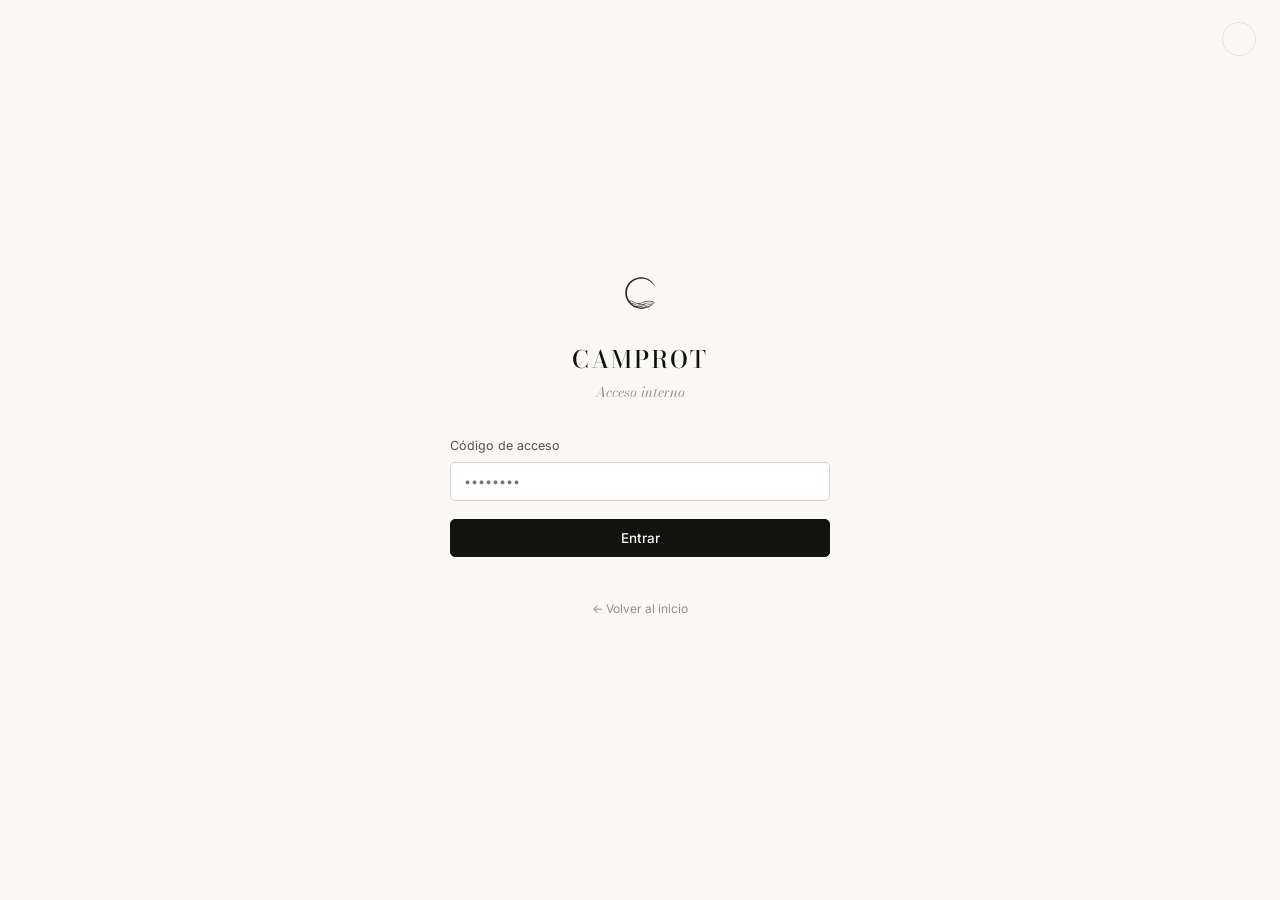
==== commit 53191b09: "Actualizar logo en todas las páginas" ====
--- a/Interno/index.html
+++ b/Interno/index.html
@@ -1,10 +1,13 @@
 <!DOCTYPE html>
 <html lang="es">
 <head>
+    <link rel="icon" type="image/png" sizes="32x32" href="/favicon-32x32.png">
+    <link rel="icon" type="image/png" sizes="16x16" href="/favicon-16x16.png">
+    <link rel="shortcut icon" href="/favicon.png">
+    <link rel="apple-touch-icon" href="/apple-touch-icon.png">
 <meta charset="UTF-8">
 <meta name="viewport" content="width=device-width, initial-scale=1.0">
 <title>Acceso interno — CAMPROT</title>
-<link rel="icon" href="assets/logo-mark.png">
 <link rel="stylesheet" href="assets/style.css">
 <script src="assets/config.js"></script>
 <script>
